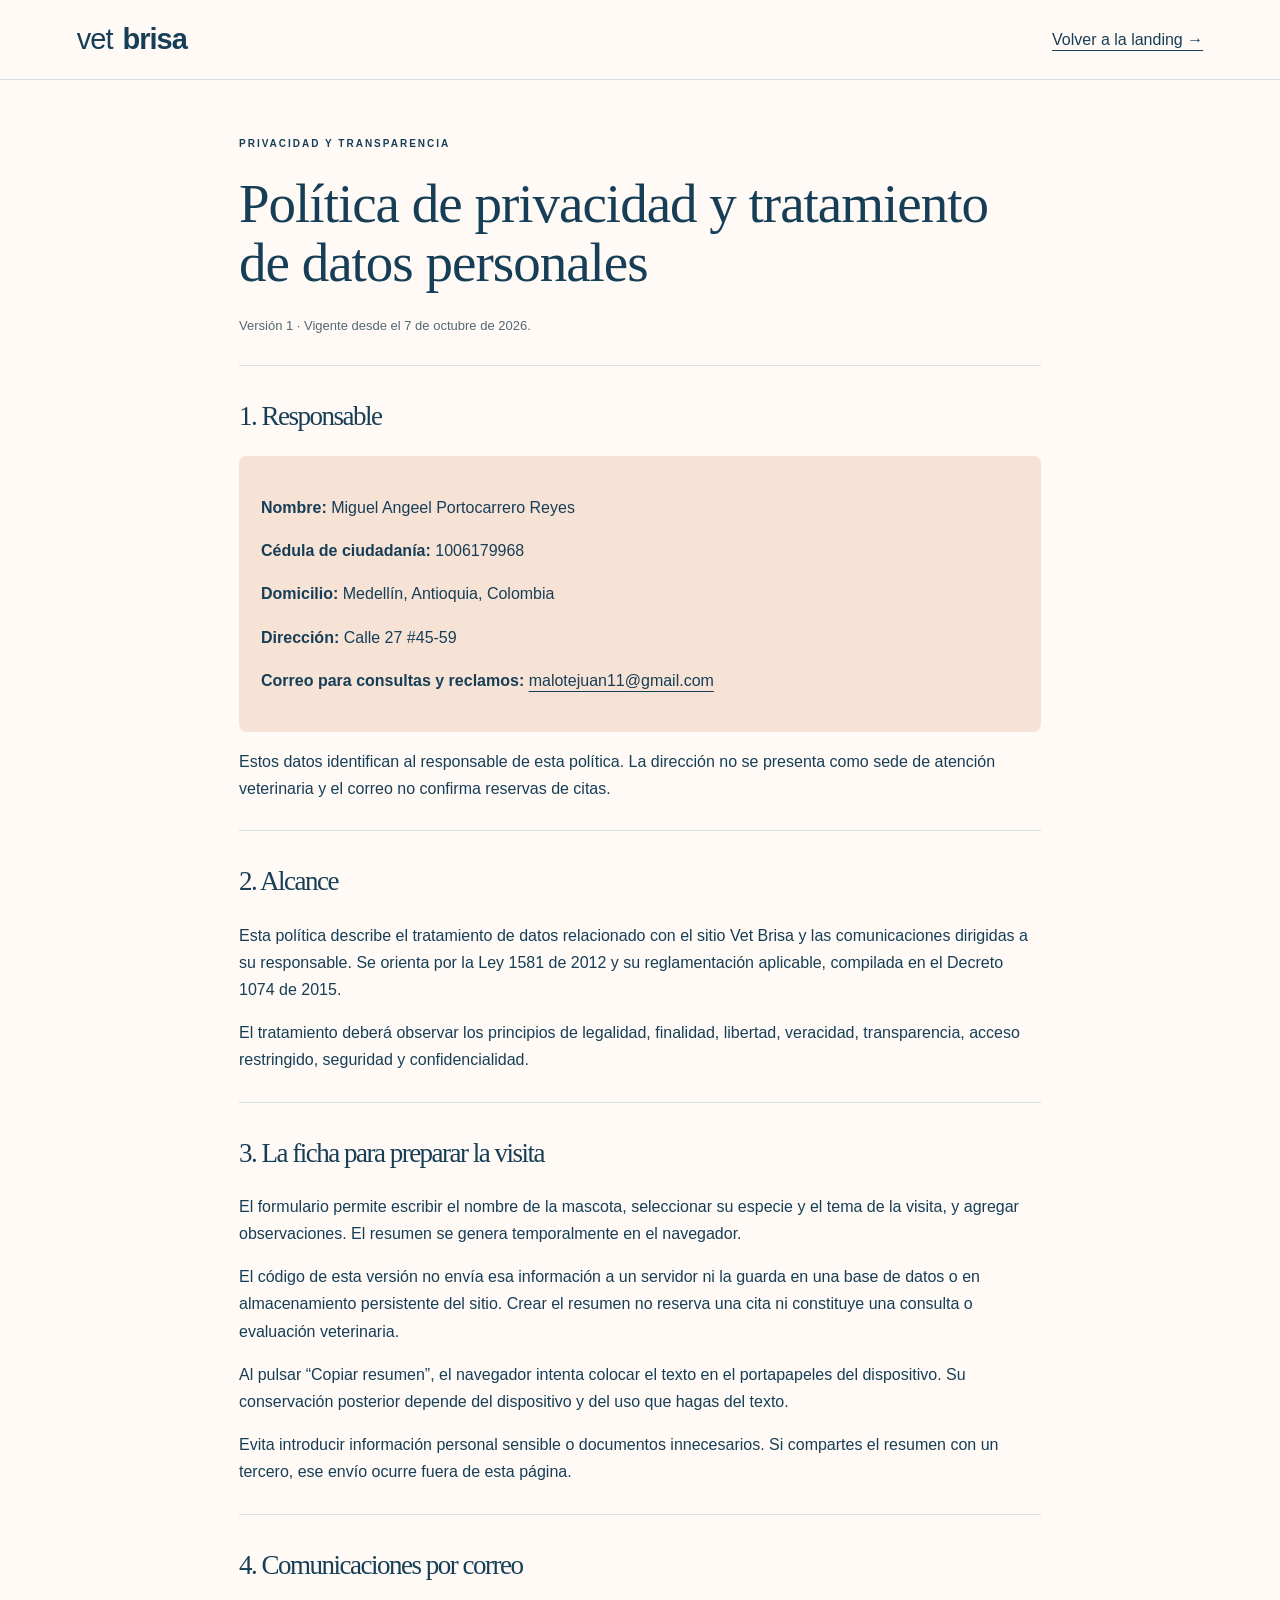
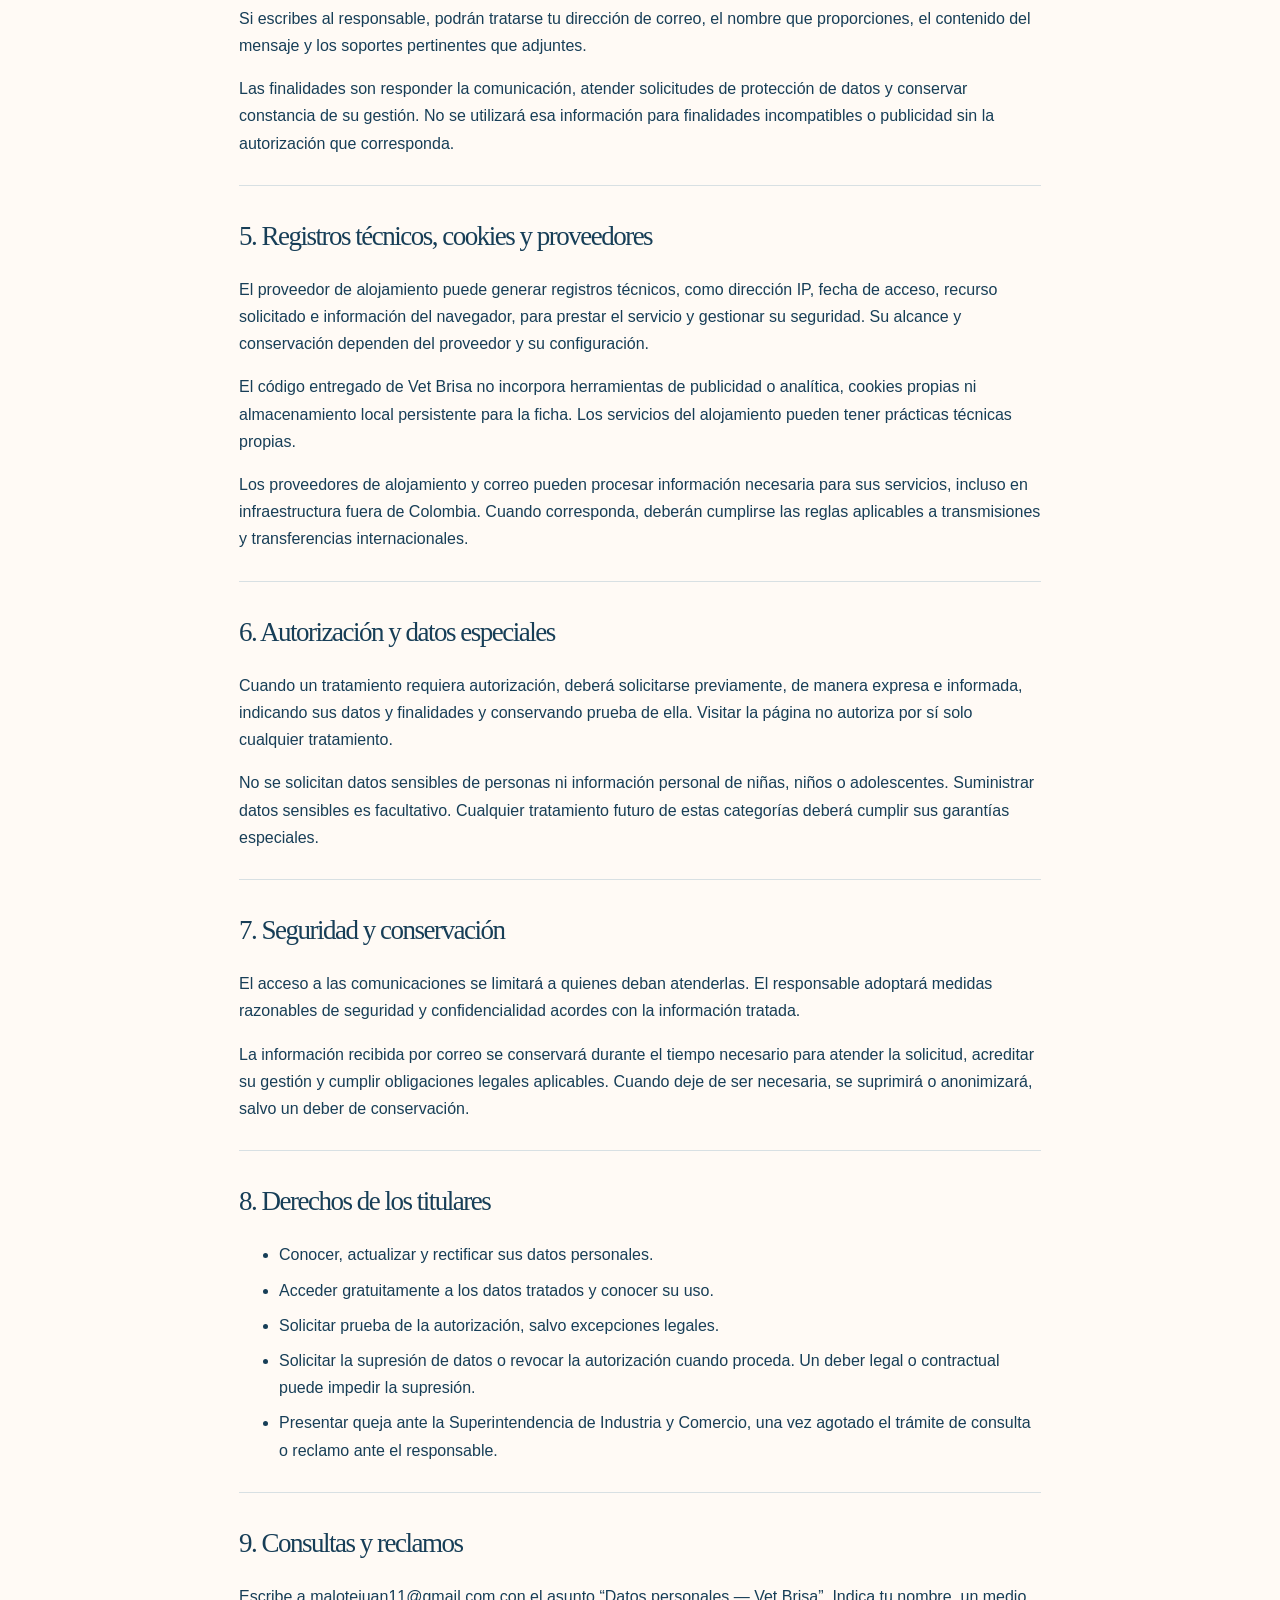
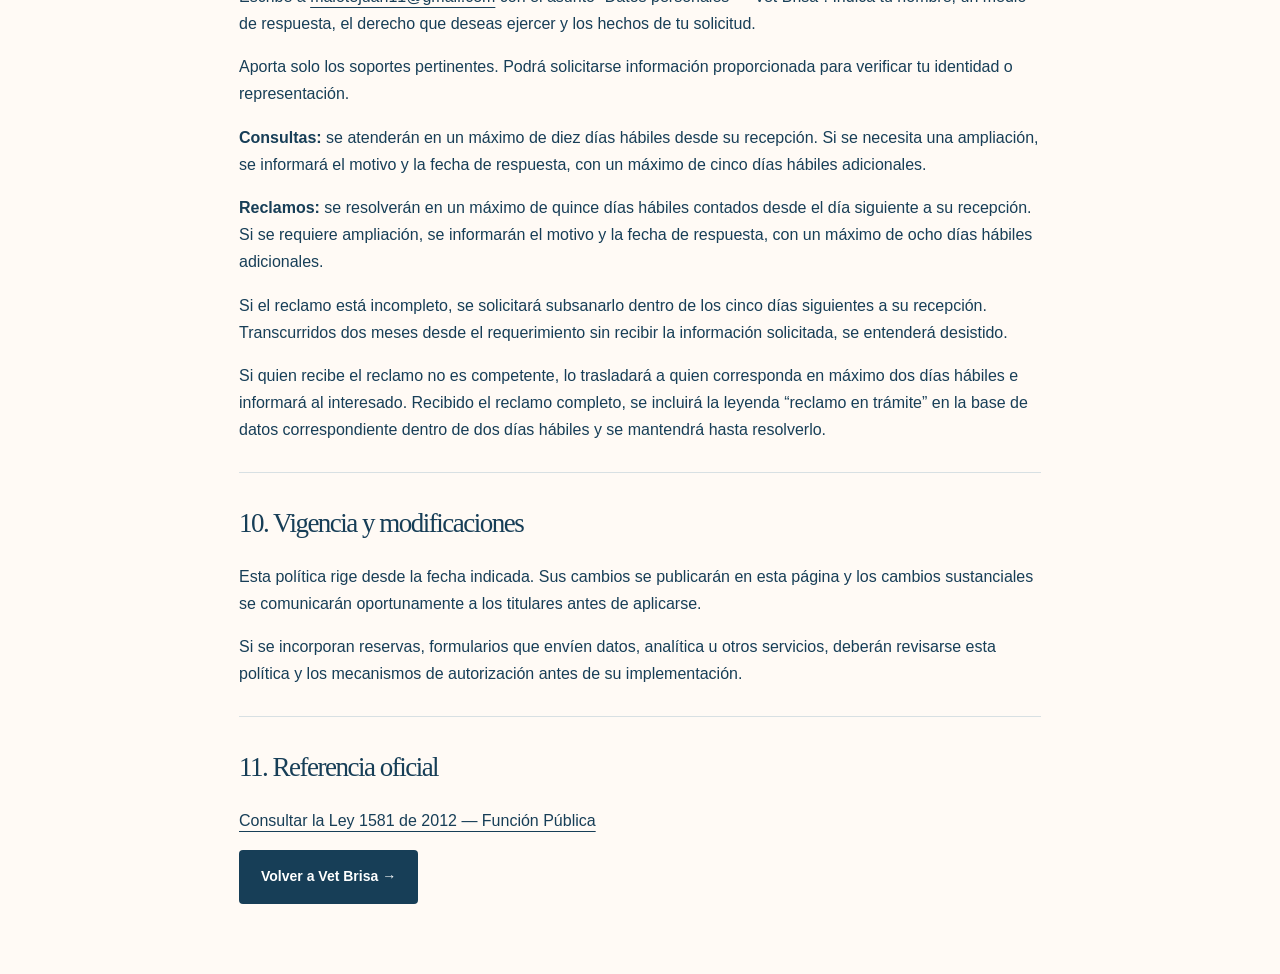
==== privacidad.html @ 4fe4885f "Add files via upload" ====
<!DOCTYPE html>
<html lang="es">
<head>
  <meta charset="UTF-8">
  <meta name="viewport" content="width=device-width, initial-scale=1">
  <title>Política de privacidad | Vet Brisa</title>
  <link rel="stylesheet" href="estilos.css">
  <style>
    .policy-header {
      padding: 25px 6%;
      border-bottom: 1px solid var(--line);
      display: flex;
      justify-content: space-between;
      align-items: center;
      gap: 20px;
    }
    .policy {
      max-width: 850px;
      margin: auto;
      padding: 45px 24px 70px;
    }
    .policy h1 {
      font-size: clamp(35px, 6vw, 55px);
      letter-spacing: -1px;
    }
    .policy h2 {
      font-size: 27px;
      margin-top: 35px;
    }
    .policy section {
      border-top: 1px solid var(--line);
      margin-top: 28px;
    }
    .responsible {
      background: #f6e3d6;
      padding: 22px;
      border-radius: 8px;
      overflow-wrap: anywhere;
    }
    .policy li { margin-bottom: 8px; }
    .policy a { overflow-wrap: anywhere; }
    .policy-date { font-size: 13px; color: var(--muted); }
    @media (max-width: 550px) {
      .policy-header { flex-direction: column; align-items: start; }
    }
  </style>
</head>
<body>
  <header class="policy-header">
    <a class="brand" href="index.html">vet<strong>brisa</strong></a>
    <a href="index.html">Volver a la landing →</a>
  </header>

  <main class="policy">
    <p class="eyebrow">PRIVACIDAD Y TRANSPARENCIA</p>
    <h1>Política de privacidad y tratamiento de datos personales</h1>
    <p class="policy-date">Versión 1 · Vigente desde el 7 de octubre de 2026.</p>

    <section>
      <h2>1. Responsable</h2>
      <div class="responsible">
        <p><strong>Nombre:</strong> Miguel Angeel Portocarrero Reyes</p>
        <p><strong>Cédula de ciudadanía:</strong> 1006179968</p>
        <p><strong>Domicilio:</strong> Medellín, Antioquia, Colombia</p>
        <p><strong>Dirección:</strong> Calle 27 #45-59</p>
        <p>
          <strong>Correo para consultas y reclamos:</strong>
          <a href="mailto:malotejuan11@gmail.com">malotejuan11@gmail.com</a>
        </p>
      </div>
      <p>
        Estos datos identifican al responsable de esta política.
        La dirección no se presenta como sede de atención veterinaria
        y el correo no confirma reservas de citas.
      </p>
    </section>

    <section>
      <h2>2. Alcance</h2>
      <p>
        Esta política describe el tratamiento de datos relacionado con
        el sitio Vet Brisa y las comunicaciones dirigidas a su responsable.
        Se orienta por la Ley 1581 de 2012 y su reglamentación aplicable,
        compilada en el Decreto 1074 de 2015.
      </p>
      <p>
        El tratamiento deberá observar los principios de legalidad,
        finalidad, libertad, veracidad, transparencia, acceso restringido,
        seguridad y confidencialidad.
      </p>
    </section>

    <section>
      <h2>3. La ficha para preparar la visita</h2>
      <p>
        El formulario permite escribir el nombre de la mascota, seleccionar
        su especie y el tema de la visita, y agregar observaciones.
        El resumen se genera temporalmente en el navegador.
      </p>
      <p>
        El código de esta versión no envía esa información a un servidor
        ni la guarda en una base de datos o en almacenamiento persistente
        del sitio. Crear el resumen no reserva una cita ni constituye
        una consulta o evaluación veterinaria.
      </p>
      <p>
        Al pulsar “Copiar resumen”, el navegador intenta colocar el texto
        en el portapapeles del dispositivo. Su conservación posterior
        depende del dispositivo y del uso que hagas del texto.
      </p>
      <p>
        Evita introducir información personal sensible o documentos
        innecesarios. Si compartes el resumen con un tercero, ese envío
        ocurre fuera de esta página.
      </p>
    </section>

    <section>
      <h2>4. Comunicaciones por correo</h2>
      <p>
        Si escribes al responsable, podrán tratarse tu dirección de correo,
        el nombre que proporciones, el contenido del mensaje y los soportes
        pertinentes que adjuntes.
      </p>
      <p>
        Las finalidades son responder la comunicación, atender solicitudes
        de protección de datos y conservar constancia de su gestión.
        No se utilizará esa información para finalidades incompatibles
        o publicidad sin la autorización que corresponda.
      </p>
    </section>

    <section>
      <h2>5. Registros técnicos, cookies y proveedores</h2>
      <p>
        El proveedor de alojamiento puede generar registros técnicos,
        como dirección IP, fecha de acceso, recurso solicitado e información
        del navegador, para prestar el servicio y gestionar su seguridad.
        Su alcance y conservación dependen del proveedor y su configuración.
      </p>
      <p>
        El código entregado de Vet Brisa no incorpora herramientas de
        publicidad o analítica, cookies propias ni almacenamiento local
        persistente para la ficha. Los servicios del alojamiento pueden
        tener prácticas técnicas propias.
      </p>
      <p>
        Los proveedores de alojamiento y correo pueden procesar información
        necesaria para sus servicios, incluso en infraestructura fuera
        de Colombia. Cuando corresponda, deberán cumplirse las reglas
        aplicables a transmisiones y transferencias internacionales.
      </p>
    </section>

    <section>
      <h2>6. Autorización y datos especiales</h2>
      <p>
        Cuando un tratamiento requiera autorización, deberá solicitarse
        previamente, de manera expresa e informada, indicando sus datos
        y finalidades y conservando prueba de ella. Visitar la página
        no autoriza por sí solo cualquier tratamiento.
      </p>
      <p>
        No se solicitan datos sensibles de personas ni información personal
        de niñas, niños o adolescentes. Suministrar datos sensibles es
        facultativo. Cualquier tratamiento futuro de estas categorías
        deberá cumplir sus garantías especiales.
      </p>
    </section>

    <section>
      <h2>7. Seguridad y conservación</h2>
      <p>
        El acceso a las comunicaciones se limitará a quienes deban
        atenderlas. El responsable adoptará medidas razonables de seguridad
        y confidencialidad acordes con la información tratada.
      </p>
      <p>
        La información recibida por correo se conservará durante el tiempo
        necesario para atender la solicitud, acreditar su gestión y cumplir
        obligaciones legales aplicables. Cuando deje de ser necesaria,
        se suprimirá o anonimizará, salvo un deber de conservación.
      </p>
    </section>

    <section>
      <h2>8. Derechos de los titulares</h2>
      <ul>
        <li>Conocer, actualizar y rectificar sus datos personales.</li>
        <li>Acceder gratuitamente a los datos tratados y conocer su uso.</li>
        <li>Solicitar prueba de la autorización, salvo excepciones legales.</li>
        <li>
          Solicitar la supresión de datos o revocar la autorización cuando
          proceda. Un deber legal o contractual puede impedir la supresión.
        </li>
        <li>
          Presentar queja ante la Superintendencia de Industria y Comercio,
          una vez agotado el trámite de consulta o reclamo ante el responsable.
        </li>
      </ul>
    </section>

    <section>
      <h2>9. Consultas y reclamos</h2>
      <p>
        Escribe a
        <a href="mailto:malotejuan11@gmail.com">malotejuan11@gmail.com</a>
        con el asunto “Datos personales — Vet Brisa”.
        Indica tu nombre, un medio de respuesta, el derecho que deseas
        ejercer y los hechos de tu solicitud.
      </p>
      <p>
        Aporta solo los soportes pertinentes. Podrá solicitarse información
        proporcionada para verificar tu identidad o representación.
      </p>
      <p>
        <strong>Consultas:</strong> se atenderán en un máximo de diez días
        hábiles desde su recepción. Si se necesita una ampliación, se
        informará el motivo y la fecha de respuesta, con un máximo de
        cinco días hábiles adicionales.
      </p>
      <p>
        <strong>Reclamos:</strong> se resolverán en un máximo de quince
        días hábiles contados desde el día siguiente a su recepción.
        Si se requiere ampliación, se informarán el motivo y la fecha
        de respuesta, con un máximo de ocho días hábiles adicionales.
      </p>
      <p>
        Si el reclamo está incompleto, se solicitará subsanarlo dentro
        de los cinco días siguientes a su recepción. Transcurridos dos
        meses desde el requerimiento sin recibir la información solicitada,
        se entenderá desistido.
      </p>
      <p>
        Si quien recibe el reclamo no es competente, lo trasladará a quien
        corresponda en máximo dos días hábiles e informará al interesado.
        Recibido el reclamo completo, se incluirá la leyenda “reclamo en
        trámite” en la base de datos correspondiente dentro de dos días
        hábiles y se mantendrá hasta resolverlo.
      </p>
    </section>

    <section>
      <h2>10. Vigencia y modificaciones</h2>
      <p>
        Esta política rige desde la fecha indicada. Sus cambios se publicarán
        en esta página y los cambios sustanciales se comunicarán oportunamente
        a los titulares antes de aplicarse.
      </p>
      <p>
        Si se incorporan reservas, formularios que envíen datos, analítica
        u otros servicios, deberán revisarse esta política y los mecanismos
        de autorización antes de su implementación.
      </p>
    </section>

    <section>
      <h2>11. Referencia oficial</h2>
      <p>
        <a
          href="https://www.funcionpublica.gov.co/eva/gestornormativo/norma.php?i=49981"
          target="_blank"
          rel="noopener noreferrer">
          Consultar la Ley 1581 de 2012 — Función Pública
        </a>
      </p>
    </section>

    <a class="button" href="index.html">Volver a Vet Brisa →</a>
  </main>
</body>
</html>
---- estilos.css ----
:root {
  --blue: #173e57;
  --peach: #f6b998;
  --paper: #fffaf5;
  --muted: #536773;
  --line: #d8e0e3;
}

* { box-sizing: border-box; }
html { scroll-behavior: smooth; }
body {
  margin: 0;
  background: var(--paper);
  color: var(--blue);
  font: 16px/1.7 Arial, sans-serif;
}

a { color: inherit; text-underline-offset: 5px; }
button, input, select, textarea { font: inherit; }
button { cursor: pointer; }
[hidden] { display: none !important; }

a:focus-visible,
button:focus-visible,
input:focus-visible,
select:focus-visible,
textarea:focus-visible,
summary:focus-visible {
  outline: 3px solid #b94728;
  outline-offset: 5px;
}

.skip-link {
  position: absolute;
  top: -100px;
  z-index: 10;
  background: white;
  padding: 12px;
}
.skip-link:focus { top: 0; }

.header {
  display: flex;
  justify-content: space-between;
  align-items: center;
  gap: 30px;
  padding: 25px 6%;
  border-bottom: 1px solid var(--line);
}

.brand {
  display: inline-flex;
  align-items: center;
  gap: 10px;
  text-decoration: none;
  font-size: 29px;
  line-height: 1;
  letter-spacing: -1px;
}
.brand strong { font-weight: 800; }
.brand small {
  display: block;
  margin-top: 7px;
  font-size: 8px;
  letter-spacing: 2px;
}
.brand-icon { font-size: 45px; color: #be6041; }

nav { display: flex; align-items: center; gap: 28px; }
nav a { text-decoration: none; font-size: 13px; font-weight: bold; }
.nav-button { border: 1px solid var(--blue); padding: 10px 16px; }
.menu-button { display: none; }

.hero {
  display: grid;
  grid-template-columns: 1.05fr 1fr;
  align-items: center;
  gap: 45px;
  max-width: 1450px;
  margin: auto;
  padding: 65px 6%;
}
.eyebrow {
  font-size: 10px;
  font-weight: bold;
  letter-spacing: 2px;
}
h1 {
  font: normal clamp(46px, 5.4vw, 78px)/1.08 Georgia, serif;
  letter-spacing: -3px;
  margin: 22px 0;
}
h1 em { color: #aa4e32; }
.hero-description { max-width: 460px; font-size: 18px; }

.button {
  display: inline-flex;
  align-items: center;
  gap: 25px;
  border: 0;
  border-radius: 4px;
  padding: 15px 22px;
  color: white;
  background: var(--blue);
  text-decoration: none;
  font-size: 14px;
  font-weight: bold;
}
.button:hover { background: #245a78; }
.secondary-link { display: block; margin-top: 20px; font-size: 13px; }
.hero-note { font-size: 11px; color: var(--muted); margin-top: 26px; }

.hero-art {
  position: relative;
  overflow: hidden;
  background: #f5e4d8;
  border-radius: 160px 160px 12px 12px;
  padding: 70px 0 20px;
}
.hero-art svg { display: block; width: 100%; }
.art-label {
  position: absolute;
  top: 42px;
  left: 0;
  right: 0;
  text-align: center;
  font-size: 10px;
  letter-spacing: 2px;
  font-weight: bold;
}
.art-bottom {
  display: block;
  text-align: center;
  font-size: 10px;
  letter-spacing: 2px;
}

.values {
  display: flex;
  justify-content: center;
  gap: 60px;
  padding: 20px 6%;
  background: var(--blue);
  color: white;
}
.values p { font-size: 13px; margin: 0; }
.values span { color: var(--peach); margin-right: 12px; }

.section { max-width: 1400px; margin: auto; padding: 75px 6%; }
.section-heading {
  display: flex;
  justify-content: space-between;
  align-items: end;
  gap: 40px;
  margin-bottom: 35px;
}
.section-heading > p { max-width: 350px; color: var(--muted); }
h2 {
  font: normal clamp(32px, 3.8vw, 52px)/1.12 Georgia, serif;
  letter-spacing: -1.5px;
  margin: 15px 0 25px;
}
h3 { line-height: 1.25; }

.service-grid { display: grid; grid-template-columns: repeat(4, 1fr); gap: 18px; }
.service-grid article {
  background: white;
  border: 1px solid var(--line);
  padding: 25px;
  border-radius: 8px;
}
.service-symbol {
  display: grid;
  place-items: center;
  width: 48px;
  height: 48px;
  border-radius: 50%;
  background: #f8dac8;
  font-size: 27px;
}
.service-grid h3 { font-size: 20px; margin-top: 25px; }
.service-grid p { font-size: 14px; color: var(--muted); }
.service-grid a { font-size: 12px; font-weight: bold; }

.visit {
  display: grid;
  grid-template-columns: 1fr 1fr;
  gap: 70px;
  padding: 65px 6%;
  background: #f6e3d6;
}
.visit-title { max-width: 530px; }
.visit-steps article {
  display: flex;
  align-items: start;
  gap: 20px;
  padding: 20px 0;
  border-bottom: 1px solid #d8bfae;
}
.visit-steps article > span {
  display: grid;
  place-items: center;
  flex-shrink: 0;
  width: 35px;
  height: 35px;
  border-radius: 50%;
  background: var(--blue);
  color: white;
}
.visit-steps h3 { margin: 0 0 8px; }
.visit-steps p { margin: 0; font-size: 14px; }

.preparation { display: grid; grid-template-columns: 1fr 1fr; gap: 70px; }
.info-note {
  border-left: 3px solid #b56447;
  padding: 12px 18px;
  margin-top: 25px;
  font-size: 13px;
}
form { background: white; border: 1px solid var(--line); padding: 28px; border-radius: 8px; }
label { display: block; margin-bottom: 18px; font-size: 13px; font-weight: bold; }
input, select, textarea {
  display: block;
  width: 100%;
  padding: 12px;
  margin-top: 7px;
  border: 1px solid #aabac4;
  border-radius: 4px;
  background: var(--paper);
  color: var(--blue);
  font-size: 15px;
}
textarea { resize: vertical; }
.form-row { display: grid; grid-template-columns: 1fr 1fr; gap: 18px; }
.summary-panel { margin-top: 25px; border-top: 1px solid var(--line); padding-top: 15px; }
.summary-panel h3 { font-size: 18px; }
pre {
  white-space: pre-wrap;
  overflow-wrap: anywhere;
  font: 14px/1.7 Arial, sans-serif;
  background: #edf3f5;
  padding: 16px;
}
.copy-button {
  background: none;
  border: 1px solid var(--blue);
  padding: 9px 15px;
  color: var(--blue);
  border-radius: 4px;
}
#copy-status { font-size: 12px; }

.questions {
  display: grid;
  grid-template-columns: 1fr 1fr;
  gap: 70px;
  border-top: 1px solid var(--line);
}
details { padding: 22px 0; border-bottom: 1px solid var(--line); }
summary { font-weight: bold; font-size: 15px; cursor: pointer; }
details p { font-size: 14px; color: var(--muted); }

.closing {
  text-align: center;
  background: var(--blue);
  color: white;
  padding: 55px 20px;
}
.closing > span { color: var(--peach); font-size: 55px; }
.light { background: var(--peach); color: var(--blue); }
.light:hover { background: #f8cbb2; }

footer {
  display: flex;
  justify-content: space-between;
  align-items: center;
  gap: 30px;
  padding: 30px 6%;
}
footer p, footer > a:last-child { font-size: 11px; }

@media (max-width: 1050px) {
  nav { gap: 18px; }
  .hero { gap: 25px; }
  .service-grid { grid-template-columns: repeat(2, 1fr); }
  .visit, .preparation, .questions { gap: 35px; }
  .values { gap: 30px; }
}

@media (max-width: 760px) {
  .header { flex-wrap: wrap; padding: 20px 6%; }
  .menu-button {
    display: block;
    background: none;
    color: var(--blue);
    border: 1px solid var(--blue);
    padding: 8px 15px;
  }
  nav { width: 100%; flex-wrap: wrap; justify-content: space-between; }
  .js nav { display: none; }
  .js nav.open { display: flex; }
  .hero, .visit, .preparation, .questions { grid-template-columns: 1fr; }
  .hero { padding: 40px 6%; gap: 35px; }
  h1 { font-size: 51px; letter-spacing: -2px; }
  .hero-art { max-width: 480px; width: 100%; justify-self: center; }
  .values { gap: 14px; flex-wrap: wrap; }
  .values p { font-size: 11px; }
  .section { padding: 50px 6%; }
  .section-heading { display: block; }
  .section-heading > p { max-width: none; }
  .visit { padding: 45px 6%; }
  footer { flex-direction: column; align-items: start; gap: 10px; }
}

@media (max-width: 430px) {
  .service-grid, .form-row { grid-template-columns: 1fr; }
  form { padding: 20px; }
  h1 { font-size: 44px; }
  .hero-art { border-radius: 120px 120px 12px 12px; }
}

@media (prefers-reduced-motion: reduce) {
  html { scroll-behavior: auto; }
}
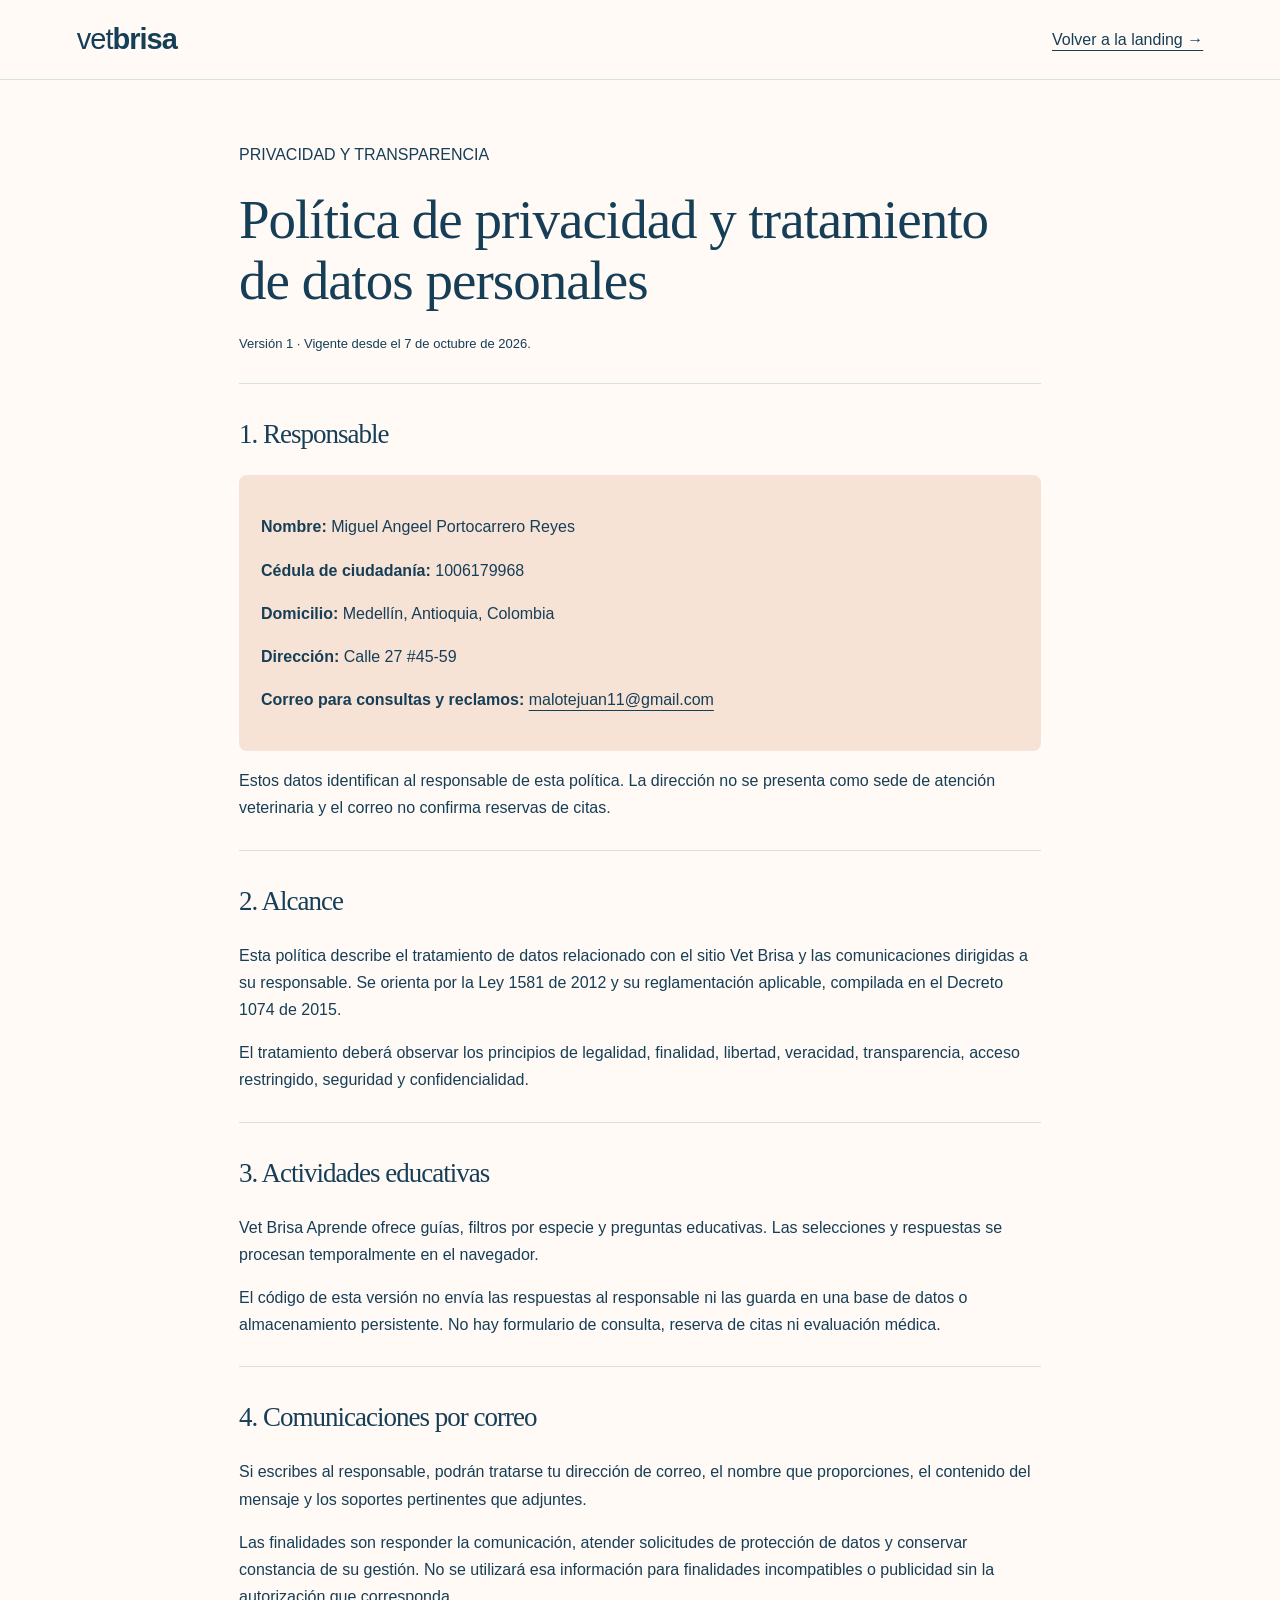
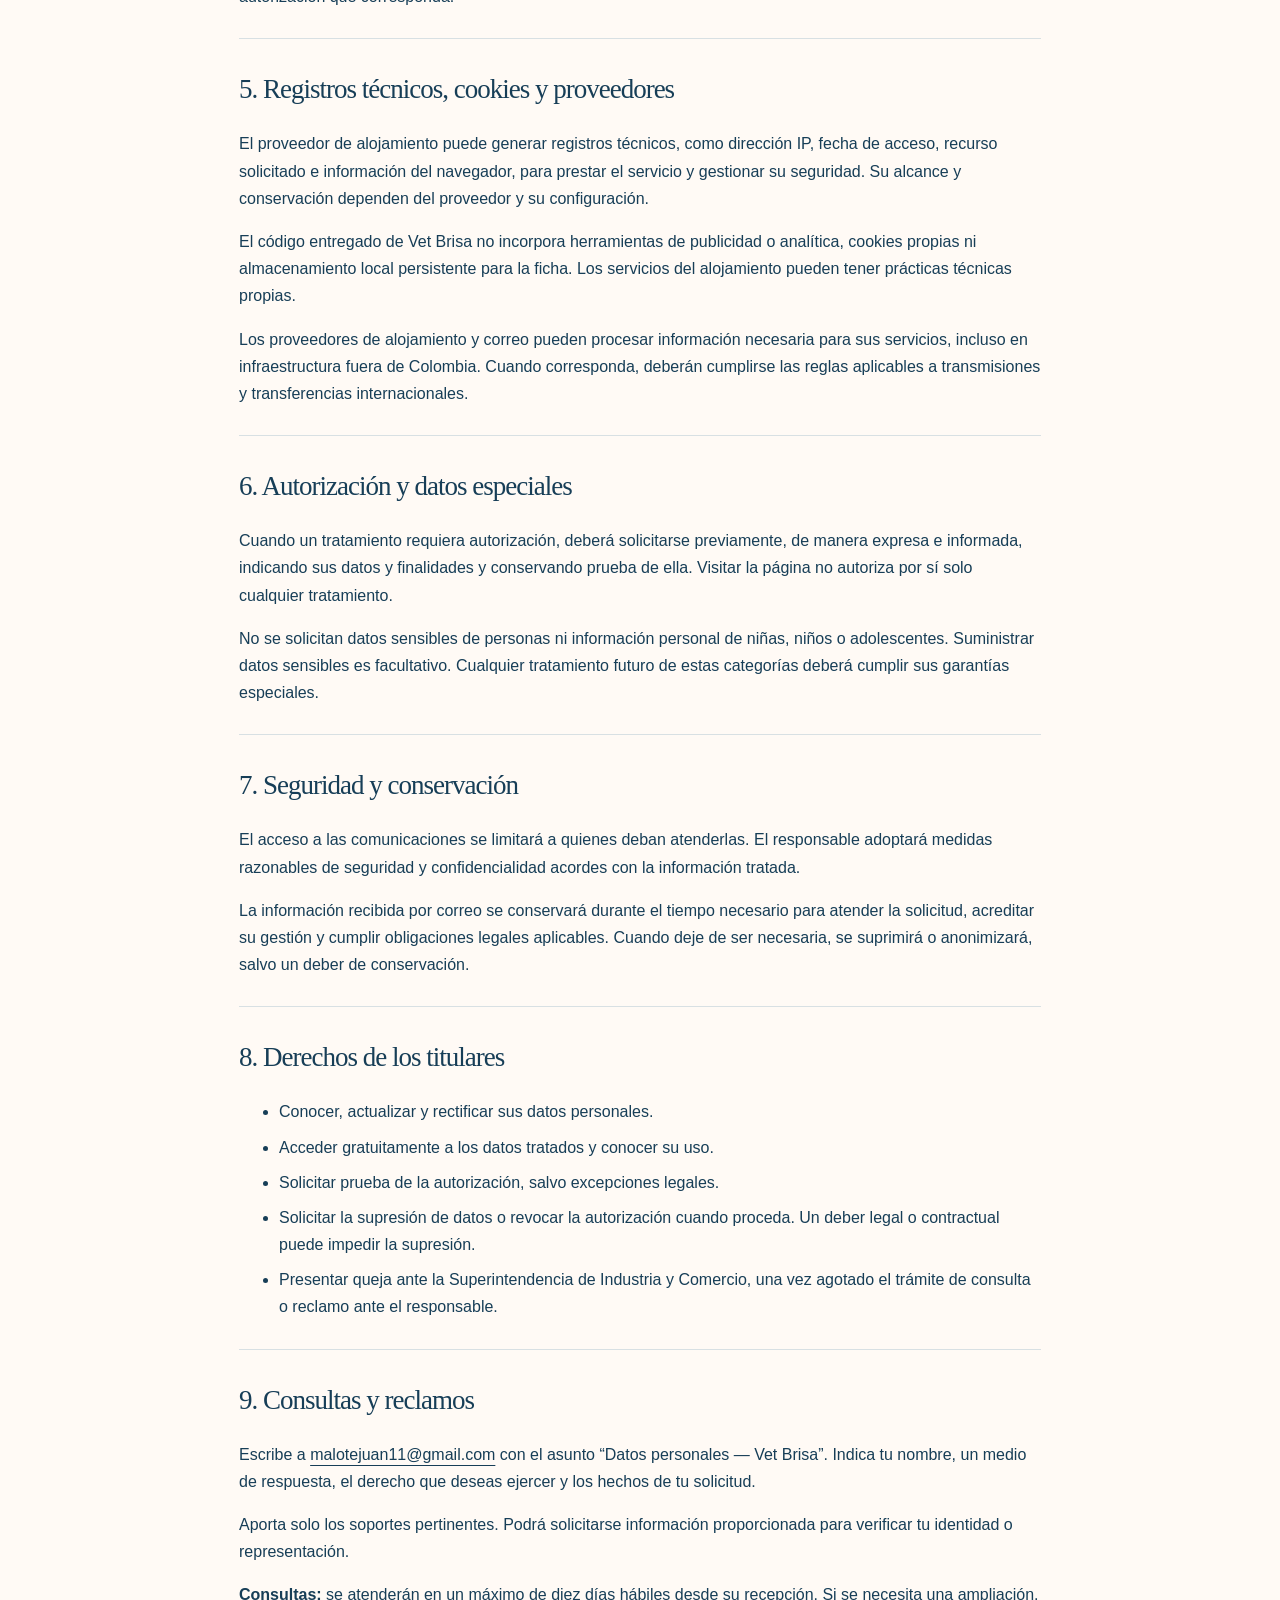
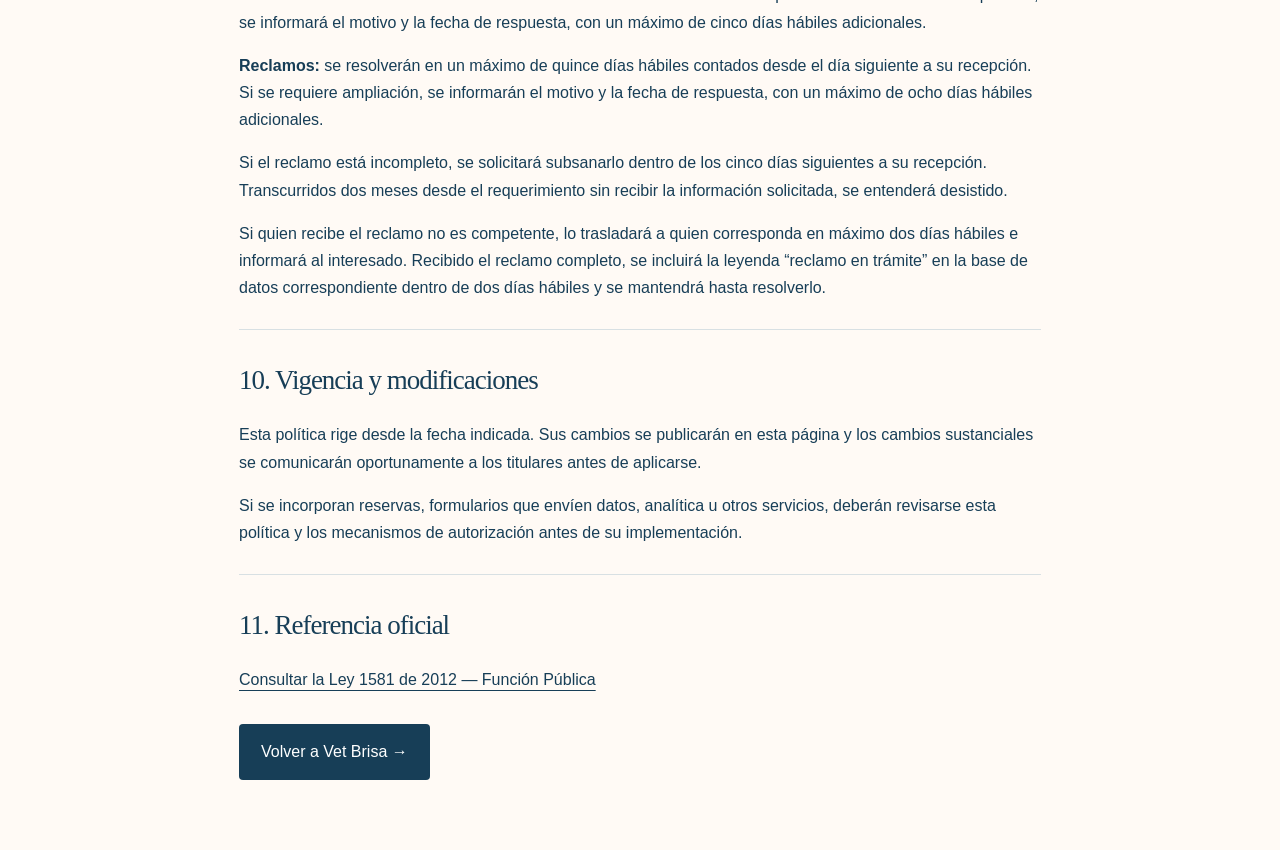
==== commit 31c35c3c: "Add files via upload" ====
--- a/privacidad.html
+++ b/privacidad.html
@@ -89,32 +89,19 @@
         seguridad y confidencialidad.
       </p>
     </section>
-
-    <section>
-      <h2>3. La ficha para preparar la visita</h2>
-      <p>
-        El formulario permite escribir el nombre de la mascota, seleccionar
-        su especie y el tema de la visita, y agregar observaciones.
-        El resumen se genera temporalmente en el navegador.
-      </p>
-      <p>
-        El código de esta versión no envía esa información a un servidor
-        ni la guarda en una base de datos o en almacenamiento persistente
-        del sitio. Crear el resumen no reserva una cita ni constituye
-        una consulta o evaluación veterinaria.
-      </p>
-      <p>
-        Al pulsar “Copiar resumen”, el navegador intenta colocar el texto
-        en el portapapeles del dispositivo. Su conservación posterior
-        depende del dispositivo y del uso que hagas del texto.
-      </p>
-      <p>
-        Evita introducir información personal sensible o documentos
-        innecesarios. Si compartes el resumen con un tercero, ese envío
-        ocurre fuera de esta página.
-      </p>
-    </section>
-
+     <section>
+  <h2>3. Actividades educativas</h2>
+  <p>
+    Vet Brisa Aprende ofrece guías, filtros por especie y preguntas
+    educativas. Las selecciones y respuestas se procesan temporalmente
+    en el navegador.
+  </p>
+  <p>
+    El código de esta versión no envía las respuestas al responsable
+    ni las guarda en una base de datos o almacenamiento persistente.
+    No hay formulario de consulta, reserva de citas ni evaluación médica.
+  </p>
+</section>
     <section>
       <h2>4. Comunicaciones por correo</h2>
       <p>
--- a/estilos.css
+++ b/estilos.css
@@ -2,7 +2,6 @@
   --blue: #173e57;
   --peach: #f6b998;
   --paper: #fffaf5;
-  --muted: #536773;
   --line: #d8e0e3;
 }
 
@@ -14,311 +13,184 @@
   color: var(--blue);
   font: 16px/1.7 Arial, sans-serif;
 }
-
 a { color: inherit; text-underline-offset: 5px; }
-button, input, select, textarea { font: inherit; }
-button { cursor: pointer; }
+button { font: inherit; cursor: pointer; }
 [hidden] { display: none !important; }
 
 a:focus-visible,
 button:focus-visible,
-input:focus-visible,
-select:focus-visible,
-textarea:focus-visible,
 summary:focus-visible {
   outline: 3px solid #b94728;
   outline-offset: 5px;
 }
 
-.skip-link {
+.skip {
   position: absolute;
   top: -100px;
-  z-index: 10;
+  padding: 12px;
   background: white;
-  padding: 12px;
 }
-.skip-link:focus { top: 0; }
+.skip:focus { top: 0; z-index: 10; }
 
-.header {
+header, footer {
   display: flex;
   justify-content: space-between;
   align-items: center;
-  gap: 30px;
+  gap: 25px;
   padding: 25px 6%;
-  border-bottom: 1px solid var(--line);
 }
-
+header { border-bottom: 1px solid var(--line); }
 .brand {
-  display: inline-flex;
-  align-items: center;
-  gap: 10px;
   text-decoration: none;
   font-size: 29px;
   line-height: 1;
   letter-spacing: -1px;
 }
-.brand strong { font-weight: 800; }
 .brand small {
   display: block;
-  margin-top: 7px;
+  margin-top: 8px;
   font-size: 8px;
+  font-weight: bold;
   letter-spacing: 2px;
 }
-.brand-icon { font-size: 45px; color: #be6041; }
-
-nav { display: flex; align-items: center; gap: 28px; }
-nav a { text-decoration: none; font-size: 13px; font-weight: bold; }
-.nav-button { border: 1px solid var(--blue); padding: 10px 16px; }
-.menu-button { display: none; }
+nav { display: flex; gap: 25px; }
+nav a { font-size: 14px; text-decoration: none; }
 
 .hero {
   display: grid;
-  grid-template-columns: 1.05fr 1fr;
+  grid-template-columns: 1.25fr 1fr;
+  gap: 65px;
   align-items: center;
-  gap: 45px;
-  max-width: 1450px;
-  margin: auto;
-  padding: 65px 6%;
+  padding: 70px 6%;
 }
-.eyebrow {
+.label, .tag {
   font-size: 10px;
   font-weight: bold;
+  letter-spacing: 1.7px;
+}
+h1 {
+  font: normal clamp(44px, 5vw, 72px)/1.1 Georgia, serif;
+  letter-spacing: -2px;
+  margin: 22px 0;
+}
+h1 em { color: #a84c30; }
+.lead { max-width: 600px; font-size: 18px; }
+.button {
+  display: inline-block;
+  padding: 14px 22px;
+  background: var(--blue);
+  color: white;
+  text-decoration: none;
+  border-radius: 4px;
+  margin-top: 15px;
+}
+.hero-note {
+  background: #f6e3d6;
+  border-radius: 45% 45% 12px 12px;
+  padding: 50px 35px 35px;
+  text-align: center;
+}
+.hero-note > span { font-size: 65px; color: #a84c30; }
+.hero-note h2 { font-size: 36px; }
+.hero-note small { font-size: 12px; }
+
+h2 {
+  font: normal clamp(32px, 3.7vw, 49px)/1.15 Georgia, serif;
+  letter-spacing: -1px;
+  margin: 15px 0 25px;
+}
+h3 { line-height: 1.3; }
+
+.band {
+  display: flex;
+  justify-content: center;
+  gap: 80px;
+  background: var(--blue);
+  color: white;
+  padding: 20px;
+  font-size: 12px;
   letter-spacing: 2px;
 }
-h1 {
-  font: normal clamp(46px, 5.4vw, 78px)/1.08 Georgia, serif;
-  letter-spacing: -3px;
-  margin: 22px 0;
+.section { padding: 65px 6%; max-width: 1400px; margin: auto; }
+.filters { display: flex; gap: 10px; margin: 25px 0 10px; }
+.filters button, .quiz-buttons button {
+  padding: 10px 20px;
+  background: white;
+  color: var(--blue);
+  border: 1px solid var(--blue);
+  border-radius: 4px;
 }
-h1 em { color: #aa4e32; }
-.hero-description { max-width: 460px; font-size: 18px; }
-
-.button {
-  display: inline-flex;
-  align-items: center;
-  gap: 25px;
-  border: 0;
-  border-radius: 4px;
-  padding: 15px 22px;
-  color: white;
-  background: var(--blue);
-  text-decoration: none;
-  font-size: 14px;
-  font-weight: bold;
-}
-.button:hover { background: #245a78; }
-.secondary-link { display: block; margin-top: 20px; font-size: 13px; }
-.hero-note { font-size: 11px; color: var(--muted); margin-top: 26px; }
-
-.hero-art {
-  position: relative;
-  overflow: hidden;
-  background: #f5e4d8;
-  border-radius: 160px 160px 12px 12px;
-  padding: 70px 0 20px;
-}
-.hero-art svg { display: block; width: 100%; }
-.art-label {
-  position: absolute;
-  top: 42px;
-  left: 0;
-  right: 0;
-  text-align: center;
-  font-size: 10px;
-  letter-spacing: 2px;
-  font-weight: bold;
-}
-.art-bottom {
-  display: block;
-  text-align: center;
-  font-size: 10px;
-  letter-spacing: 2px;
-}
-
-.values {
-  display: flex;
-  justify-content: center;
-  gap: 60px;
-  padding: 20px 6%;
+button[aria-pressed="true"] {
   background: var(--blue);
   color: white;
 }
-.values p { font-size: 13px; margin: 0; }
-.values span { color: var(--peach); margin-right: 12px; }
 
-.section { max-width: 1400px; margin: auto; padding: 75px 6%; }
-.section-heading {
-  display: flex;
-  justify-content: space-between;
-  align-items: end;
-  gap: 40px;
-  margin-bottom: 35px;
-}
-.section-heading > p { max-width: 350px; color: var(--muted); }
-h2 {
-  font: normal clamp(32px, 3.8vw, 52px)/1.12 Georgia, serif;
-  letter-spacing: -1.5px;
-  margin: 15px 0 25px;
-}
-h3 { line-height: 1.25; }
-
-.service-grid { display: grid; grid-template-columns: repeat(4, 1fr); gap: 18px; }
-.service-grid article {
+.cards { display: grid; grid-template-columns: repeat(3, 1fr); gap: 20px; }
+.cards article {
   background: white;
   border: 1px solid var(--line);
+  border-radius: 8px;
   padding: 25px;
+}
+.tag { color: #a84c30; letter-spacing: 1px; }
+.cards h3 { font-size: 23px; }
+.cards p { font-size: 15px; }
+details { border-top: 1px solid var(--line); padding-top: 15px; }
+summary { font-size: 13px; font-weight: bold; cursor: pointer; }
+
+.observation {
+  background: #f6e3d6;
+  padding: 55px 6%;
+  text-align: center;
+}
+.observation p:last-child { max-width: 730px; margin: auto; }
+
+.quiz { display: grid; grid-template-columns: 1fr 1fr; gap: 25px; }
+.quiz article {
+  border: 1px solid var(--line);
+  background: white;
+  padding: 28px;
   border-radius: 8px;
 }
-.service-symbol {
-  display: grid;
-  place-items: center;
-  width: 48px;
-  height: 48px;
-  border-radius: 50%;
-  background: #f8dac8;
-  font-size: 27px;
+.quiz h3 { font-size: 22px; }
+.quiz-buttons { display: flex; gap: 10px; }
+.feedback { font-weight: bold; }
+.explanation { font-size: 14px; }
+.reset {
+  background: none;
+  border: 0;
+  border-bottom: 1px solid var(--blue);
+  color: var(--blue);
+  padding: 5px 0;
+  margin-top: 25px;
+  font-size: 14px;
 }
-.service-grid h3 { font-size: 20px; margin-top: 25px; }
-.service-grid p { font-size: 14px; color: var(--muted); }
-.service-grid a { font-size: 12px; font-weight: bold; }
+.sources { border-top: 1px solid var(--line); }
+.sources > a {
+  display: block;
+  padding: 18px 0;
+  border-bottom: 1px solid var(--line);
+  font-weight: bold;
+}
+.small { font-size: 12px; }
+footer { background: var(--blue); color: white; }
+footer p, footer > a:last-child { font-size: 12px; }
 
-.visit {
-  display: grid;
-  grid-template-columns: 1fr 1fr;
-  gap: 70px;
-  padding: 65px 6%;
-  background: #f6e3d6;
+@media (max-width: 950px) {
+  .hero { gap: 30px; }
+  .cards { grid-template-columns: repeat(2, 1fr); }
 }
-.visit-title { max-width: 530px; }
-.visit-steps article {
-  display: flex;
-  align-items: start;
-  gap: 20px;
-  padding: 20px 0;
-  border-bottom: 1px solid #d8bfae;
+@media (max-width: 650px) {
+  header { flex-wrap: wrap; }
+  nav { gap: 22px; }
+  .hero, .quiz { grid-template-columns: 1fr; }
+  .hero { padding: 45px 6%; }
+  h1 { font-size: 46px; }
+  .cards { grid-template-columns: 1fr; }
+  .band { gap: 25px; font-size: 10px; }
+  .section { padding: 45px 6%; }
+  footer { flex-direction: column; align-items: start; }
 }
-.visit-steps article > span {
-  display: grid;
-  place-items: center;
-  flex-shrink: 0;
-  width: 35px;
-  height: 35px;
-  border-radius: 50%;
-  background: var(--blue);
-  color: white;
-}
-.visit-steps h3 { margin: 0 0 8px; }
-.visit-steps p { margin: 0; font-size: 14px; }
-
-.preparation { display: grid; grid-template-columns: 1fr 1fr; gap: 70px; }
-.info-note {
-  border-left: 3px solid #b56447;
-  padding: 12px 18px;
-  margin-top: 25px;
-  font-size: 13px;
-}
-form { background: white; border: 1px solid var(--line); padding: 28px; border-radius: 8px; }
-label { display: block; margin-bottom: 18px; font-size: 13px; font-weight: bold; }
-input, select, textarea {
-  display: block;
-  width: 100%;
-  padding: 12px;
-  margin-top: 7px;
-  border: 1px solid #aabac4;
-  border-radius: 4px;
-  background: var(--paper);
-  color: var(--blue);
-  font-size: 15px;
-}
-textarea { resize: vertical; }
-.form-row { display: grid; grid-template-columns: 1fr 1fr; gap: 18px; }
-.summary-panel { margin-top: 25px; border-top: 1px solid var(--line); padding-top: 15px; }
-.summary-panel h3 { font-size: 18px; }
-pre {
-  white-space: pre-wrap;
-  overflow-wrap: anywhere;
-  font: 14px/1.7 Arial, sans-serif;
-  background: #edf3f5;
-  padding: 16px;
-}
-.copy-button {
-  background: none;
-  border: 1px solid var(--blue);
-  padding: 9px 15px;
-  color: var(--blue);
-  border-radius: 4px;
-}
-#copy-status { font-size: 12px; }
-
-.questions {
-  display: grid;
-  grid-template-columns: 1fr 1fr;
-  gap: 70px;
-  border-top: 1px solid var(--line);
-}
-details { padding: 22px 0; border-bottom: 1px solid var(--line); }
-summary { font-weight: bold; font-size: 15px; cursor: pointer; }
-details p { font-size: 14px; color: var(--muted); }
-
-.closing {
-  text-align: center;
-  background: var(--blue);
-  color: white;
-  padding: 55px 20px;
-}
-.closing > span { color: var(--peach); font-size: 55px; }
-.light { background: var(--peach); color: var(--blue); }
-.light:hover { background: #f8cbb2; }
-
-footer {
-  display: flex;
-  justify-content: space-between;
-  align-items: center;
-  gap: 30px;
-  padding: 30px 6%;
-}
-footer p, footer > a:last-child { font-size: 11px; }
-
-@media (max-width: 1050px) {
-  nav { gap: 18px; }
-  .hero { gap: 25px; }
-  .service-grid { grid-template-columns: repeat(2, 1fr); }
-  .visit, .preparation, .questions { gap: 35px; }
-  .values { gap: 30px; }
-}
-
-@media (max-width: 760px) {
-  .header { flex-wrap: wrap; padding: 20px 6%; }
-  .menu-button {
-    display: block;
-    background: none;
-    color: var(--blue);
-    border: 1px solid var(--blue);
-    padding: 8px 15px;
-  }
-  nav { width: 100%; flex-wrap: wrap; justify-content: space-between; }
-  .js nav { display: none; }
-  .js nav.open { display: flex; }
-  .hero, .visit, .preparation, .questions { grid-template-columns: 1fr; }
-  .hero { padding: 40px 6%; gap: 35px; }
-  h1 { font-size: 51px; letter-spacing: -2px; }
-  .hero-art { max-width: 480px; width: 100%; justify-self: center; }
-  .values { gap: 14px; flex-wrap: wrap; }
-  .values p { font-size: 11px; }
-  .section { padding: 50px 6%; }
-  .section-heading { display: block; }
-  .section-heading > p { max-width: none; }
-  .visit { padding: 45px 6%; }
-  footer { flex-direction: column; align-items: start; gap: 10px; }
-}
-
-@media (max-width: 430px) {
-  .service-grid, .form-row { grid-template-columns: 1fr; }
-  form { padding: 20px; }
-  h1 { font-size: 44px; }
-  .hero-art { border-radius: 120px 120px 12px 12px; }
-}
-
 @media (prefers-reduced-motion: reduce) {
   html { scroll-behavior: auto; }
 }
